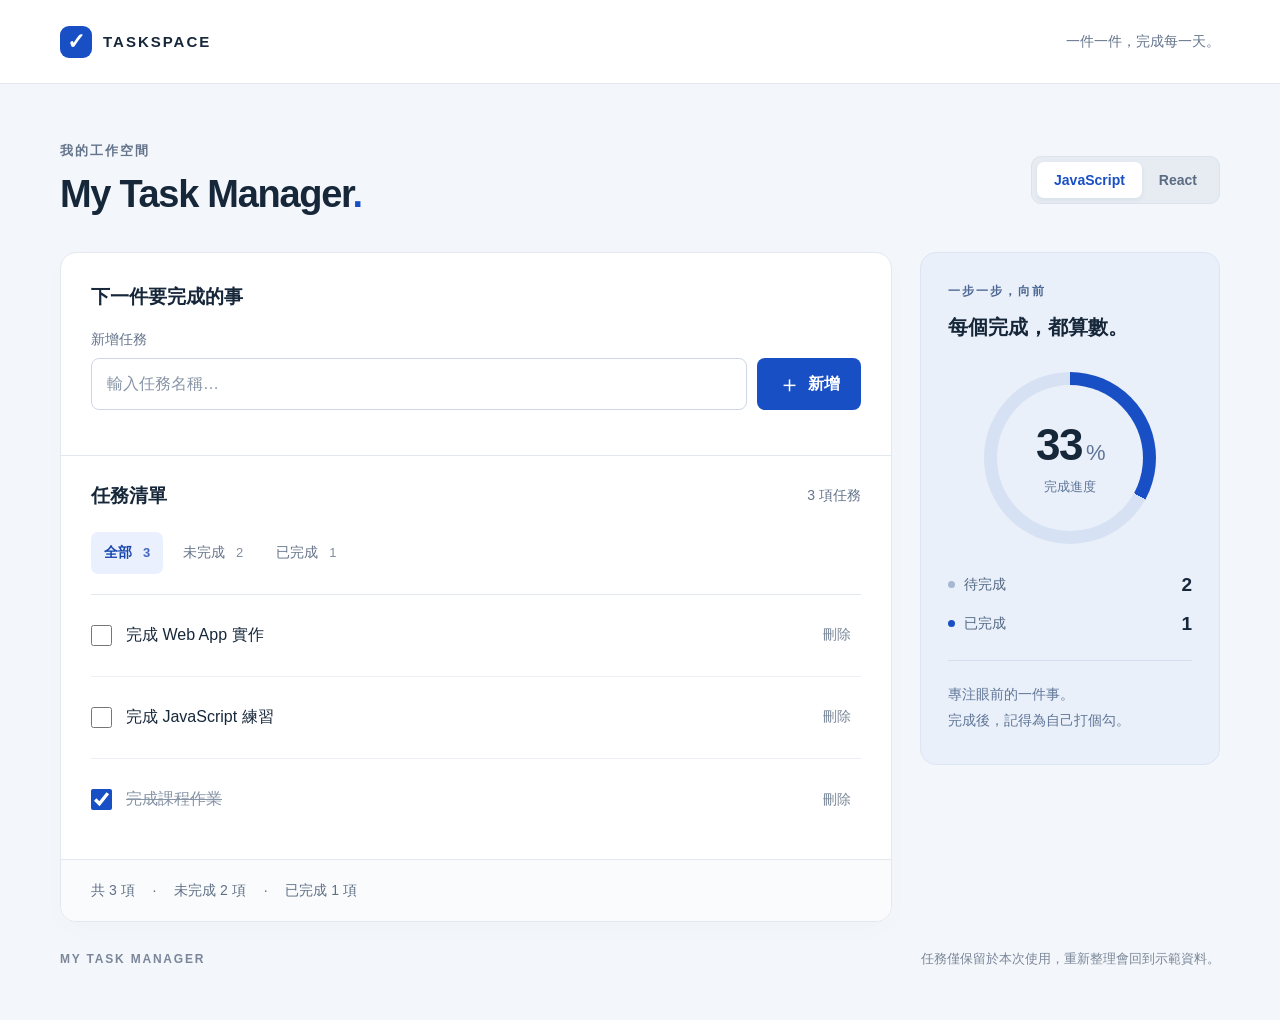
==== index.html @ cd9e3b63 "Initial commit" ====
<!DOCTYPE html>
<html lang="zh-Hant">
<head>
  <meta charset="UTF-8">
  <meta name="viewport" content="width=device-width, initial-scale=1">
  <meta name="description" content="新增、完成、刪除及篩選任務。">
  <title>My Task Manager</title>
  <link rel="icon" href="data:image/svg+xml,%3Csvg%20xmlns%3D%22http%3A%2F%2Fwww.w3.org%2F2000%2Fsvg%22%20viewBox%3D%220%200%2032%2032%22%3E%3Crect%20width%3D%2232%22%20height%3D%2232%22%20rx%3D%228%22%20fill%3D%22%23194fc4%22%2F%3E%3Cpath%20d%3D%22m8%2016%205%205L24%2010%22%20stroke%3D%22white%22%20stroke-width%3D%223%22%20fill%3D%22none%22%20stroke-linecap%3D%22round%22%20stroke-linejoin%3D%22round%22%2F%3E%3C%2Fsvg%3E%0A" type="image/svg+xml">
  <link rel="stylesheet" href="./style.css">
  <script defer src="./script.js">
</script>
</head>
<body>
  <header class="topbar">
<a class="brand" href="./index.html">
<span class="brand-icon" aria-hidden="true">✓</span> TASKSPACE</a>
<span class="top-caption">一件一件，完成每一天。</span>
</header>
  <main class="workspace">
    <div class="heading">
<div>
<p class="eyebrow">我的工作空間</p>
<h1>My Task Manager<span class="heading-dot">.</span>
</h1>
</div>
<nav class="versions" aria-label="實作版本">
<a class="current" aria-current="page" href="./index.html">JavaScript</a>
<a href="./react.html">React</a>
</nav>
</div>
    <div class="workspace-grid">
      <div class="task-panel">
        <section class="composer" aria-labelledby="add-heading">
<h2 id="add-heading">下一件要完成的事</h2>
<form id="task-form" novalidate>
<label for="task-input">新增任務</label>
<div class="input-row">
<input id="task-input" name="task" type="text" placeholder="輸入任務名稱…" autocomplete="off" aria-describedby="message">
<button class="add-button" type="submit">
<span aria-hidden="true">＋</span> 新增</button>
</div>
<p id="message" class="message" role="status" aria-live="polite">
</p>
</form>
</section>
        <!-- 最重要的語意區域：section 定義任務清單區，ul/li 表達清單與個別任務。 -->
        <section class="list-section" aria-labelledby="list-heading">
<div class="list-top">
<h2 id="list-heading">任務清單</h2>
<span id="visible-count" class="subtle">
</span>
</div>
<div class="filters" role="group" aria-label="篩選任務">
<button type="button" data-filter="all" aria-pressed="true">全部 <span data-count="total">3</span>
</button>
<button type="button" data-filter="active" aria-pressed="false">未完成 <span data-count="active">2</span>
</button>
<button type="button" data-filter="completed" aria-pressed="false">已完成 <span data-count="completed">1</span>
</button>
</div>
<ul id="task-list" class="task-list">
</ul>
<div id="empty-state" class="empty-state" hidden>
<span aria-hidden="true">✓</span>
<h3>這裡還沒有任務</h3>
<p>新增一項任務，從一件小事開始。</p>
</div>
</section>
        <footer id="task-stats" class="task-stats" aria-live="polite">
</footer>
      </div>
      <aside class="overview" aria-labelledby="overview-heading">
<p class="eyebrow">一步一步，向前</p>
<h2 id="overview-heading">每個完成，都算數。</h2>
<div class="progress-ring" id="progress-ring">
<div>
<strong id="percentage">33<span>%</span>
</strong>
<span class="ring-caption">完成進度</span>
</div>
</div>
<dl class="overview-counts">
<div>
<dt>
<i class="legend active">
</i>待完成</dt>
<dd data-count="active">2</dd>
</div>
<div>
<dt>
<i class="legend done">
</i>已完成</dt>
<dd data-count="completed">1</dd>
</div>
</dl>
<p class="overview-note">專注眼前的一件事。<br>完成後，記得為自己打個勾。</p>
</aside>
    </div>
    <div class="page-footer">
<span>MY TASK MANAGER</span>
<p>任務僅保留於本次使用，重新整理會回到示範資料。</p>
</div>
  </main>
</body>
</html>
---- style.css ----
:root {
  color-scheme:light;
  --ink:#17273a;
  --muted:#64748b;
  --primary:#194fc4;
  --line:#e3e8ef;
  --progress:33%;
  font-family:Inter,-apple-system,BlinkMacSystemFont,"Segoe UI","Noto Sans TC",sans-serif;
  color:var(--ink);
  background:#f3f6fa;
}

* {
  box-sizing:border-box;
}

body {
  margin:0;
}

a {
  color:inherit;
  text-decoration:none;
}

button,input {
  font:inherit;
}

button,a,input {
  touch-action:manipulation;
}

button {
  cursor:pointer;
}

button:focus-visible,a:focus-visible,input:focus-visible {
  outline:3px solid #7aa7ff;
  outline-offset:4px;
}

button {
  transition:background .18s,color .18s,box-shadow .18s;
}

button:hover {
  background:#eaf0fc;
}

.topbar {
  height:84px;
  border-bottom:1px solid var(--line);
  padding:0 max(32px,calc((100vw - 1160px)/2));
  display:flex;
  align-items:center;
  justify-content:space-between;
  background:#fff;
}

.brand {
  display:flex;
  align-items:center;
  gap:11px;
  font-size:15px;
  font-weight:800;
  letter-spacing:2px;
}

.brand-icon {
  width:32px;
  height:32px;
  display:grid;
  place-items:center;
  background:var(--primary);
  color:#fff;
  border-radius:9px;
  font-size:22px;
  letter-spacing:0;
}

.top-caption {
  color:var(--muted);
  font-size:14px;
}

.workspace {
  max-width:1160px;
  margin:0 auto;
  padding:58px 0 24px;
}

.heading {
  display:flex;
  justify-content:space-between;
  align-items:center;
  gap:24px;
  margin-bottom:34px;
}

.eyebrow {
  color:var(--muted);
  font-size:13px;
  letter-spacing:2px;
  font-weight:600;
  margin:0 0 12px;
}

h1 {
  font-size:38px;
  line-height:1.2;
  letter-spacing:-1.3px;
  margin:0;
  font-weight:750;
}

.heading-dot {
  color:var(--primary);
}

h2 {
  font-size:19px;
  line-height:1.5;
  margin:0;
  font-weight:700;
}

.versions {
  display:flex;
  padding:5px;
  background:#e7ecf3;
  border:1px solid #dce3ee;
  border-radius:10px;
  flex-shrink:0;
}

.versions a {
  font-size:14px;
  font-weight:600;
  padding:10px 17px;
  border-radius:7px;
  color:#5a6b82;
}

.versions a.current {
  background:#fff;
  box-shadow:0 2px 5px #13294b10;
  color:var(--primary);
}

.versions a:hover {
  color:var(--primary);
}

.workspace-grid {
  display:grid;
  grid-template-columns:minmax(0,1fr) 300px;
  gap:28px;
  align-items:start;
}

.task-panel {
  min-width:0;
  background:#fff;
  border:1px solid var(--line);
  border-radius:16px;
  box-shadow:0 8px 30px #19355904;
  overflow:hidden;
}

.composer {
  padding:30px 30px 14px;
  border-bottom:1px solid var(--line);
}

form>label {
  display:block;
  color:var(--muted);
  font-size:14px;
  margin:20px 0 9px;
}

.input-row {
  display:flex;
  gap:10px;
}

#task-input {
  width:100%;
  min-width:0;
  height:52px;
  border:1px solid #cdd7e3;
  border-radius:8px;
  padding:0 15px;
  font-size:16px;
  color:var(--ink);
  background:#fff;
}

#task-input::placeholder {
  color:#8895a6;
}

#task-input:focus {
  border-color:var(--primary);
  outline:3px solid #dfeaff;
  outline-offset:1px;
}

.add-button {
  border:0;
  border-radius:8px;
  background:var(--primary);
  color:white;
  padding:0 21px;
  display:flex;
  align-items:center;
  justify-content:center;
  gap:7px;
  white-space:nowrap;
  font-weight:600;
  min-height:52px;
  font-size:16px;
}

.add-button span {
  font-size:23px;
  font-weight:400;
}

.add-button:hover {
  background:#123b97;
  box-shadow:0 3px 10px #194fc430;
}

.message {
  min-height:22px;
  line-height:22px;
  font-size:14px;
  color:#27734f;
  margin:9px 0 0;
}

.message.error {
  color:#b42318;
}

.list-section {
  padding:26px 30px 18px;
}

.list-top {
  display:flex;
  justify-content:space-between;
  align-items:center;
  margin-bottom:21px;
}

.subtle {
  font-size:14px;
  color:var(--muted);
}

.filters {
  display:flex;
  gap:7px;
  padding-bottom:20px;
  border-bottom:1px solid var(--line);
}

.filters button {
  border:0;
  background:transparent;
  color:#657389;
  padding:9px 13px;
  min-height:42px;
  border-radius:7px;
  font-size:14px;
  white-space:nowrap;
}

.filters button[aria-pressed=true] {
  background:#eaf0fe;
  color:#1746ad;
  font-weight:650;
}

.filters button:hover {
  background:#f0f3f8;
}

.filters span {
  margin-left:7px;
  font-size:13px;
  opacity:.8;
}

.task-list {
  list-style:none;
  margin:0;
  padding:0;
}

.task-item {
  display:flex;
  gap:14px;
  align-items:center;
  min-height:82px;
  padding:14px 0;
  border-bottom:1px solid #edf0f5;
}

.task-item:last-child {
  border-bottom:0;
}

.task-label {
  display:flex;
  align-items:center;
  gap:14px;
  flex:1;
  min-width:0;
  cursor:pointer;
  font-size:16px;
  line-height:1.65;
}

.task-label>span {
  overflow-wrap:anywhere;
}

.task-label input[type=checkbox] {
  width:21px;
  height:21px;
  flex-shrink:0;
  accent-color:var(--primary);
  cursor:pointer;
  margin:0;
}

.task-label [data-slot=checkbox] {
  width:21px;
  height:21px;
  flex-shrink:0;
  border:1px solid #9eafc5;
  border-radius:5px;
  background:#fff;
  display:grid;
  place-items:center;
  padding:0;
}

.task-label [data-state=checked] {
  background:var(--primary);
  color:white;
  border-color:var(--primary);
}

.task-label [data-slot=checkbox-indicator] {
  display:grid;
  place-items:center;
}

.task-label svg {
  width:16px;
  height:16px;
}

.completed .task-label>span {
  color:#8794a6;
  text-decoration:line-through;
}

.delete-button {
  border:0;
  background:transparent;
  color:#7a8798;
  border-radius:6px;
  min-width:48px;
  min-height:42px;
  font-size:14px;
  padding:7px 9px;
  flex-shrink:0;
}

.delete-button:hover {
  background:#fff0f0;
  color:#b42318;
}

.task-stats {
  background:#fafbfd;
  border-top:1px solid var(--line);
  padding:18px 30px;
  color:#5f7085;
  font-size:14px;
  line-height:1.8;
}

.overview {
  background:#eaf0fa;
  border:1px solid #dce5f3;
  border-radius:16px;
  padding:30px 27px;
}

.overview .eyebrow {
  color:#4d6894;
  font-size:12px;
}

.overview h2 {
  font-size:20px;
}

.progress-ring {
  --progress:33%;
  width:172px;
  height:172px;
  border-radius:50%;
  background:conic-gradient(var(--primary) var(--progress),#d6e1f3 0);
  display:grid;
  place-items:center;
  margin:30px auto;
}

.progress-ring>div {
  background:#eaf0fa;
  border-radius:50%;
  height:146px;
  width:146px;
  display:flex;
  align-items:center;
  justify-content:center;
  flex-direction:column;
}

.progress-ring strong {
  font-size:44px;
  letter-spacing:-1.5px;
  font-weight:700;
  line-height:1.2;
}

.progress-ring strong span {
  font-size:22px;
  margin-left:4px;
  font-weight:400;
  color:#5f7597;
}

.ring-caption {
  font-size:13px;
  color:#5f7597;
  margin-top:6px;
}

.overview-counts {
  margin:0;
}

.overview-counts>div {
  display:flex;
  justify-content:space-between;
  align-items:center;
  margin-top:17px;
}

.overview-counts dt {
  font-size:14px;
  display:flex;
  align-items:center;
  gap:9px;
  color:#526782;
}

.overview-counts dd {
  font-size:19px;
  font-weight:650;
  margin:0;
}

.legend {
  width:7px;
  height:7px;
  border-radius:50%;
  background:#a6b7d2;
  display:inline-block;
}

.legend.done {
  background:var(--primary);
}

.overview-note {
  font-size:14px;
  line-height:1.9;
  color:#5f7597;
  border-top:1px solid #d4dfef;
  padding-top:20px;
  margin:25px 0 0;
}

.page-footer {
  display:flex;
  justify-content:space-between;
  align-items:center;
  gap:20px;
  padding:28px 0;
  color:#7b8799;
  font-size:12px;
}

.page-footer>span {
  letter-spacing:1.8px;
  font-weight:650;
}

.page-footer p {
  margin:0;
  font-size:13px;
}

.empty-state {
  text-align:center;
  padding:38px 10px;
  color:#66778e;
}

.empty-state[hidden] {
  display:none;
}

.empty-state>span {
  font-size:26px;
  color:var(--primary);
}

.empty-state h3 {
  font-size:17px;
  color:var(--ink);
}

.empty-state p {
  font-size:14px;
  line-height:1.8;
}

@media(max-width:1240px) {
  .workspace {
    padding:42px 32px 24px;
  }

}

@media(max-width:860px) {
  .workspace-grid {
    grid-template-columns:minmax(0,1fr) 240px;
    gap:20px;
  }

  .overview {
    padding:24px 18px;
  }

  h1 {
    font-size:31px;
  }

  .composer {
    padding:24px 22px 12px;
  }

  .list-section {
    padding:24px 22px 16px;
  }

  .task-stats {
    padding:18px 22px;
  }

  .heading {
    gap:15px;
  }

  .versions a {
    padding:9px 12px;
  }

}

@media(max-width:680px) {
  .topbar {
    height:66px;
    padding:0 22px;
  }

  .top-caption {
    display:none;
  }

  .workspace {
    padding:30px 22px 20px;
  }

  .heading {
    display:block;
    margin-bottom:24px;
  }

  h1 {
    font-size:32px;
  }

  .versions {
    display:inline-flex;
    margin-top:23px;
  }

  .workspace-grid {
    grid-template-columns:minmax(0,1fr);
  }

  .overview {
    display:none;
  }

  .page-footer {
    display:block;
    line-height:1.8;
  }

  .page-footer>span {
    display:block;
    margin-bottom:8px;
  }

}

@media(max-width:480px) {
  .workspace {
    padding:28px 16px 16px;
  }

  .topbar {
    padding:0 16px;
  }

  h1 {
    font-size:29px;
    letter-spacing:-.8px;
  }

  .composer {
    padding:22px 18px 12px;
  }

  .list-section {
    padding:22px 18px 15px;
  }

  .task-stats {
    padding:16px 18px;
    font-size:13px;
  }

  .input-row {
    gap:8px;
  }

  .add-button {
    padding:0 13px;
  }

  .filters {
    gap:3px;
  }

  .filters button {
    padding:9px 10px;
  }

  .filters span {
    margin-left:5px;
  }

  .task-item {
    gap:8px;
  }

  .task-label {
    gap:11px;
  }

  .delete-button {
    padding:7px 5px;
    min-width:42px;
  }

}

@media(prefers-reduced-motion:reduce) {
  * {
    transition:none!important;
  }

}
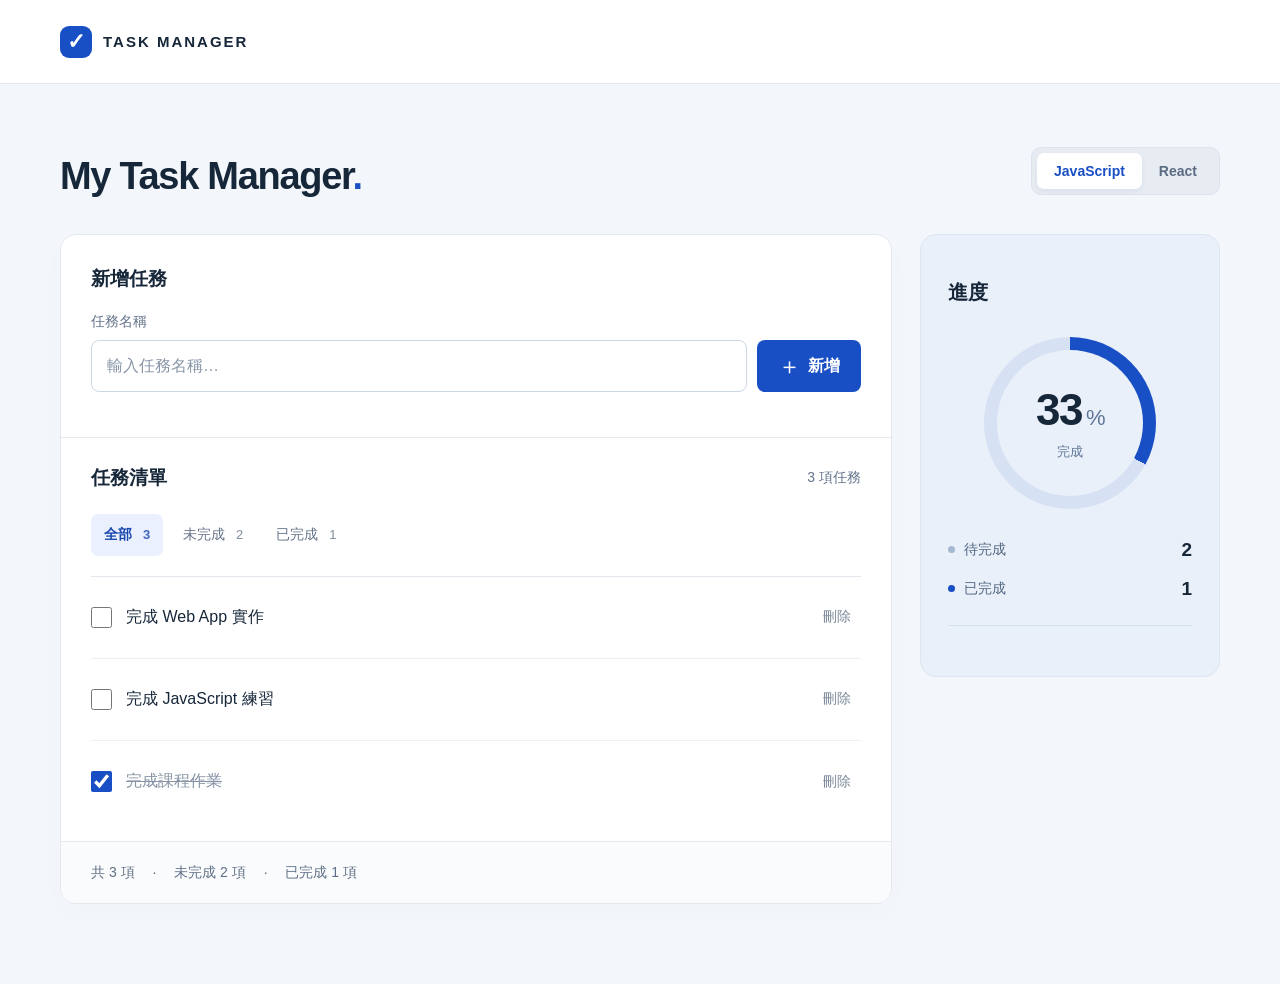
==== commit 49331b0e: "Simplify website text" ====
--- a/index.html
+++ b/index.html
@@ -13,13 +13,13 @@
 <body>
   <header class="topbar">
 <a class="brand" href="./index.html">
-<span class="brand-icon" aria-hidden="true">✓</span> TASKSPACE</a>
-<span class="top-caption">一件一件，完成每一天。</span>
+<span class="brand-icon" aria-hidden="true">✓</span> TASK MANAGER</a>
+<span class="top-caption"></span>
 </header>
   <main class="workspace">
     <div class="heading">
 <div>
-<p class="eyebrow">我的工作空間</p>
+<p class="eyebrow"></p>
 <h1>My Task Manager<span class="heading-dot">.</span>
 </h1>
 </div>
@@ -31,9 +31,9 @@
     <div class="workspace-grid">
       <div class="task-panel">
         <section class="composer" aria-labelledby="add-heading">
-<h2 id="add-heading">下一件要完成的事</h2>
+<h2 id="add-heading">新增任務</h2>
 <form id="task-form" novalidate>
-<label for="task-input">新增任務</label>
+<label for="task-input">任務名稱</label>
 <div class="input-row">
 <input id="task-input" name="task" type="text" placeholder="輸入任務名稱…" autocomplete="off" aria-describedby="message">
 <button class="add-button" type="submit">
@@ -70,13 +70,13 @@
 </footer>
       </div>
       <aside class="overview" aria-labelledby="overview-heading">
-<p class="eyebrow">一步一步，向前</p>
-<h2 id="overview-heading">每個完成，都算數。</h2>
+<p class="eyebrow"></p>
+<h2 id="overview-heading">進度</h2>
 <div class="progress-ring" id="progress-ring">
 <div>
 <strong id="percentage">33<span>%</span>
 </strong>
-<span class="ring-caption">完成進度</span>
+<span class="ring-caption">完成</span>
 </div>
 </div>
 <dl class="overview-counts">
@@ -93,12 +93,12 @@
 <dd data-count="completed">1</dd>
 </div>
 </dl>
-<p class="overview-note">專注眼前的一件事。<br>完成後，記得為自己打個勾。</p>
+<p class="overview-note"></p>
 </aside>
     </div>
     <div class="page-footer">
-<span>MY TASK MANAGER</span>
-<p>任務僅保留於本次使用，重新整理會回到示範資料。</p>
+<span></span>
+<p></p>
 </div>
   </main>
 </body>
